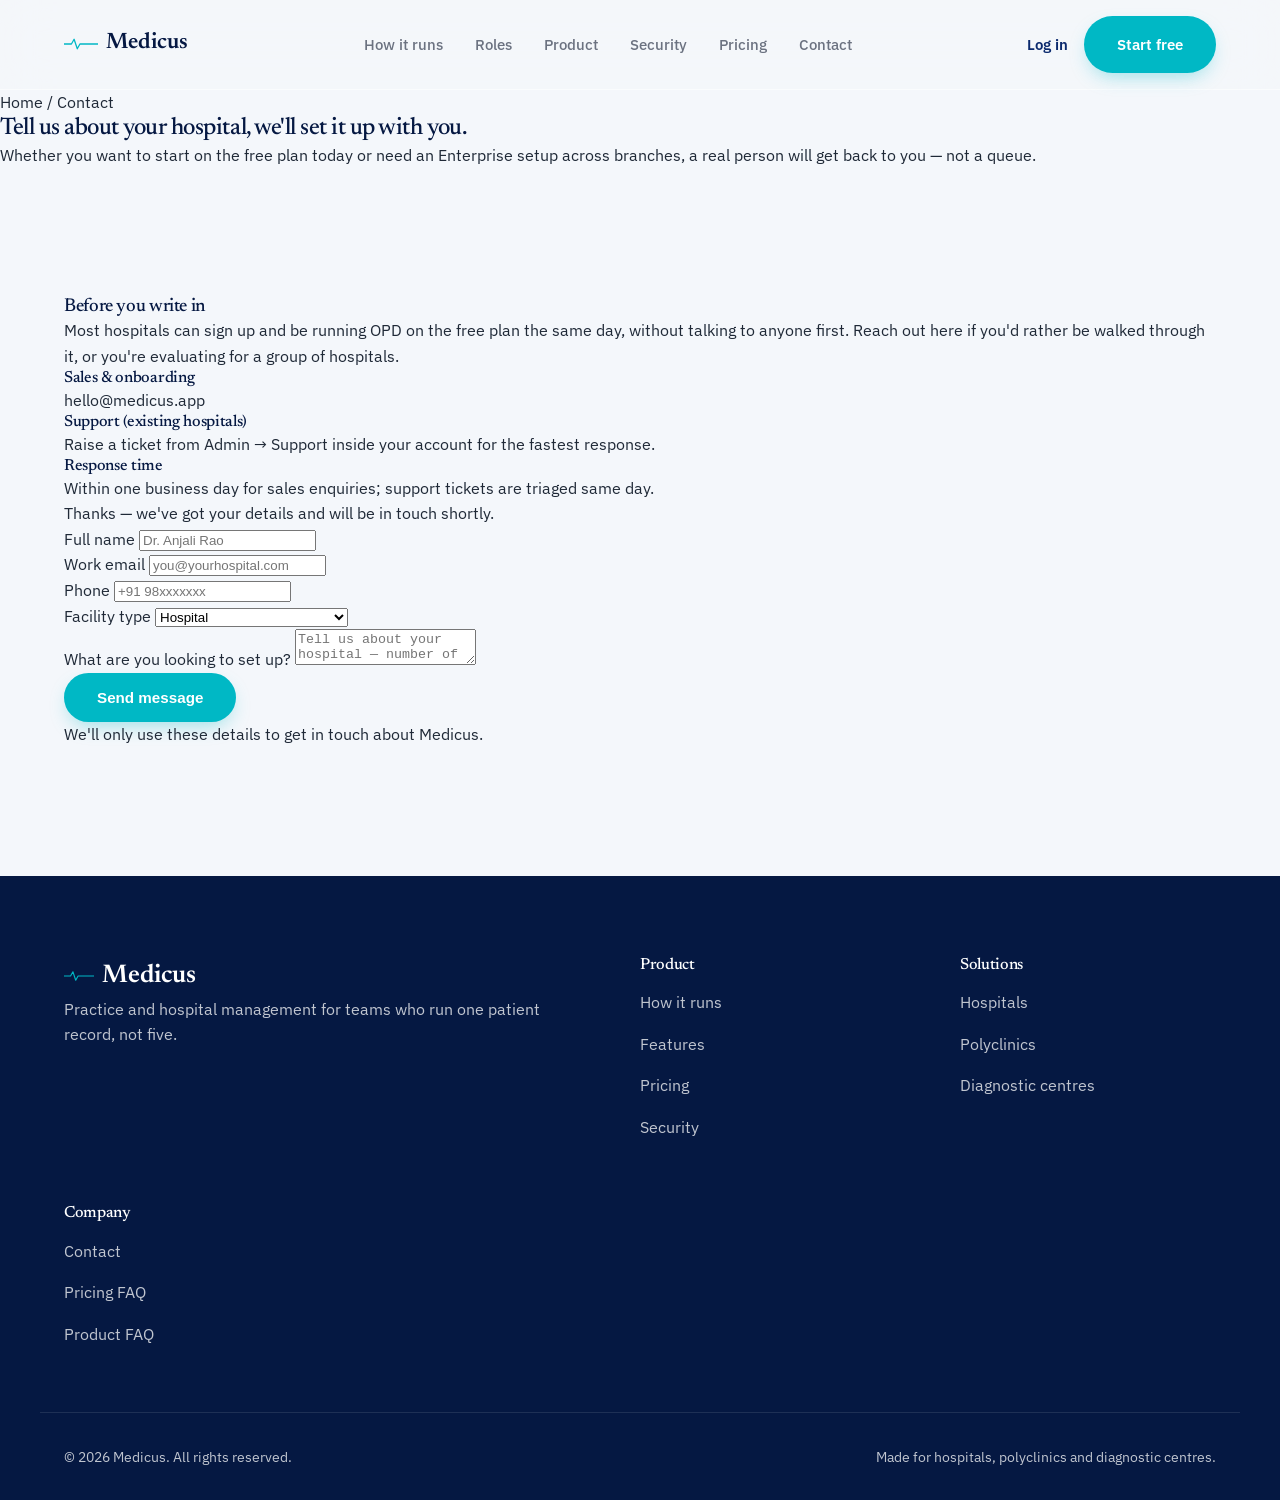
==== contact.html @ e9c22fbf "Add pricing page, styles, and interactive features - Created a new pricing.html page with detailed p" ====
<!DOCTYPE html>
<html lang="en">

<head>
    <meta charset="UTF-8">
    <meta name="viewport" content="width=device-width, initial-scale=1.0">
    <title>Contact — Medicus</title>
    <meta name="description" content="Talk to Medicus about setting up your hospital, polyclinic or diagnostic centre.">
    <link rel="preconnect" href="https://fonts.googleapis.com">
    <link rel="preconnect" href="https://fonts.gstatic.com" crossorigin>
    <link
        href="https://fonts.googleapis.com/css2?family=Newsreader:ital,wght@0,400;0,500;0,600;1,400;1,500&family=IBM+Plex+Sans:wght@400;500;600;700&display=swap"
        rel="stylesheet">
    <link rel="stylesheet" href="style.css">
</head>

<body>

    <header class="nav" id="nav">
        <div class="nav__inner">
            <a href="index.html" class="brand">
                <svg class="brand__pulse" viewBox="0 0 64 24" width="34" height="14" aria-hidden="true">
                    <polyline points="0,12 14,12 19,3 25,21 30,12 64,12" fill="none" stroke="currentColor"
                        stroke-width="2.4" stroke-linecap="round" stroke-linejoin="round" />
                </svg>
                Medicus
            </a>
            <nav class="nav__links" id="navLinks">
                <a href="index.html#day">How it runs</a>
                <a href="index.html#roles">Roles</a>
                <a href="features.html">Product</a>
                <a href="index.html#security">Security</a>
                <a href="pricing.html">Pricing</a>
                <a href="contact.html">Contact</a>
            </nav>
            <div class="nav__actions">
                <a href="#" class="link-btn">Log in</a>
                <a href="#contact-form" class="btn btn--primary btn--sm">Start free</a>
                <button class="nav__toggle" id="navToggle" aria-label="Open menu" aria-expanded="false">
                    <span></span><span></span><span></span>
                </button>
            </div>
        </div>
    </header>

    <section class="page-hero">
        <div class="page-hero__inner">
            <div class="breadcrumb"><a href="index.html">Home</a> / Contact</div>
            <h1>Tell us about your hospital, we'll set it up with you.</h1>
            <p>Whether you want to start on the free plan today or need an Enterprise
                setup across branches, a real person will get back to you — not a queue.</p>
        </div>
    </section>

    <main>
        <section id="contact-form">
            <div class="contact-layout">

                <div class="contact-info">
                    <h3>Before you write in</h3>
                    <p>Most hospitals can sign up and be running OPD on the free plan the
                        same day, without talking to anyone first. Reach out here if you'd
                        rather be walked through it, or you're evaluating for a group of
                        hospitals.</p>

                    <div class="contact-detail">
                        <h4>Sales &amp; onboarding</h4>
                        <p>hello@medicus.app</p>
                    </div>
                    <div class="contact-detail">
                        <h4>Support (existing hospitals)</h4>
                        <p>Raise a ticket from Admin → Support inside your account for the fastest response.</p>
                    </div>
                    <div class="contact-detail">
                        <h4>Response time</h4>
                        <p>Within one business day for sales enquiries; support tickets are triaged same day.</p>
                    </div>
                </div>

                <div>
                    <div class="form-success" id="formSuccess">Thanks — we've got your details and will be in touch
                        shortly.</div>
                    <form class="form" id="contactForm" novalidate>
                        <div class="form-row">
                            <div class="field">
                                <label for="name">Full name</label>
                                <input type="text" id="name" name="name" placeholder="Dr. Anjali Rao" required>
                            </div>
                            <div class="field">
                                <label for="email">Work email</label>
                                <input type="email" id="email" name="email" placeholder="you@yourhospital.com" required>
                            </div>
                        </div>

                        <div class="form-row">
                            <div class="field">
                                <label for="phone">Phone</label>
                                <input type="tel" id="phone" name="phone" placeholder="+91 98xxxxxxx">
                            </div>
                            <div class="field">
                                <label for="type">Facility type</label>
                                <select id="type" name="type">
                                    <option>Hospital</option>
                                    <option>Polyclinic</option>
                                    <option>Diagnostic centre</option>
                                    <option>Hospital group / multi‑branch</option>
                                </select>
                            </div>
                        </div>

                        <div class="field">
                            <label for="message">What are you looking to set up?</label>
                            <textarea id="message" name="message"
                                placeholder="Tell us about your hospital — number of doctors, whether you run inpatient care, and anything you'd like to see first."></textarea>
                        </div>

                        <button type="submit" class="btn btn--primary">Send message</button>
                        <p class="form-note">We'll only use these details to get in touch about Medicus.</p>
                    </form>
                </div>

            </div>
        </section>
    </main>

    <footer class="footer">
        <div class="footer__inner">
            <div class="footer__brand">
                <a href="index.html" class="brand brand--footer">
                    <svg class="brand__pulse" viewBox="0 0 64 24" width="30" height="12" aria-hidden="true">
                        <polyline points="0,12 14,12 19,3 25,21 30,12 64,12" fill="none" stroke="currentColor"
                            stroke-width="2.4" stroke-linecap="round" stroke-linejoin="round" />
                    </svg>
                    Medicus
                </a>
                <p>Practice and hospital management for teams who run one patient record, not five.</p>
            </div>
            <div class="footer__col">
                <h4>Product</h4>
                <a href="index.html#day">How it runs</a>
                <a href="features.html">Features</a>
                <a href="pricing.html">Pricing</a>
                <a href="index.html#security">Security</a>
            </div>
            <div class="footer__col">
                <h4>Solutions</h4>
                <a href="features.html#doctor">Hospitals</a>
                <a href="features.html#frontdesk">Polyclinics</a>
                <a href="features.html#admin">Diagnostic centres</a>
            </div>
            <div class="footer__col">
                <h4>Company</h4>
                <a href="contact.html">Contact</a>
                <a href="pricing.html#faq">Pricing FAQ</a>
                <a href="index.html#faq">Product FAQ</a>
            </div>
        </div>
        <div class="footer__bottom">
            <span>© 2026 Medicus. All rights reserved.</span>
            <span>Made for hospitals, polyclinics and diagnostic centres.</span>
        </div>
    </footer>

    <script src="script.js"></script>
</body>

</html>
---- style.css ----
/* ============================================================
   Medicus — Ultra-Premium 3D Spatial Styles
   ============================================================ */
:root {
    /* MEDICUS BRAND COLORS */
    --navy: #0B2A6E;
    --navy-deep: #051842;
    --teal: #00B8C5;
    --teal-deep: #008a94;
    
    --bg: #F4F7FB;
    --surface: #FFFFFF;
    --ink: #1F2937;
    --muted: #6B7280;
    --border: #E5E7EB;
    
    --slate: #64748B;
    --amber: #F59E0B;
    --emerald: #10B981;

    --font-display: "Newsreader", "Georgia", serif;
    --font-body: "IBM Plex Sans", "Segoe UI", sans-serif;
    --font-mono: "IBM Plex Mono", "SF Mono", monospace;

    --radius-sm: 12px;
    --radius-md: 24px;
    --container: 1200px;
    
    /* Studio-Quality Shadows & Glass Edges */
    --shadow-float: 0 40px 80px -20px rgba(11, 42, 110, 0.25), 0 20px 30px -15px rgba(0, 0, 0, 0.15);
    --shadow-soft: 0 15px 35px -10px rgba(11, 42, 110, 0.12);
    --glass-border: rgba(255, 255, 255, 0.8);
}

* { box-sizing: border-box; }
html { scroll-behavior: smooth; }

/* Perfectly flat body to protect Nav and Footer integrity */
body {
    margin: 0;
    font-family: var(--font-body);
    background: var(--bg);
    color: var(--ink);
    line-height: 1.6;
    -webkit-font-smoothing: antialiased;
    overflow-x: hidden; 
    position: relative;
}

/* ============================================================
   CINEMATIC 3D ENGINE & SCROLL REVEALS 
   ============================================================ */
/* A rich, breathing, ambient background mesh */
#ambient-bg {
    position: fixed; top: -15vw; left: -15vw; right: -15vw; bottom: -15vw;
    background: 
        radial-gradient(circle at 20% 30%, rgba(0, 184, 197, 0.12) 0%, transparent 50%),
        radial-gradient(circle at 80% 70%, rgba(11, 42, 110, 0.08) 0%, transparent 50%);
    z-index: -1; pointer-events: none;
    transition: transform 0.2s ease-out;
    animation: breathe 15s ease-in-out infinite alternate;
}

@keyframes breathe {
    0% { opacity: 0.7; transform: scale(1); }
    100% { opacity: 1; transform: scale(1.05); }
}

.perspective-container {
    perspective: 1800px;
}

/* 
   THE DRAMATIC SCROLL EFFECT:
   Starts extremely deep in Z-space, scaled down, tilted aggressively, and faded.
   It sweeps in with a luxurious cubic-bezier curve.
*/
.scroll-reveal-3d {
    opacity: 0;
    transform: translateZ(-800px) translateY(150px) rotateX(20deg) scale(0.9);
    transition: opacity 1.4s cubic-bezier(0.16, 1, 0.3, 1), transform 1.6s cubic-bezier(0.16, 1, 0.3, 1);
}

.scroll-reveal-3d.is-revealed {
    opacity: 1;
    transform: translateZ(0px) translateY(0px) rotateX(0deg) scale(1);
}

/* 
   CASCADING INNER STAGGER: 
   Elements inside the card wait until the card arrives, then fade up sequentially. 
*/
.scroll-reveal-3d .inner-stagger {
    opacity: 0;
    transform: translateY(20px);
    transition: opacity 0.8s cubic-bezier(0.16, 1, 0.3, 1), transform 0.8s cubic-bezier(0.16, 1, 0.3, 1);
}
.scroll-reveal-3d.is-revealed .inner-stagger {
    opacity: 1;
    transform: translateY(0);
}

/* The magic timing sequence */
.scroll-reveal-3d.is-revealed .inner-stagger:nth-child(1) { transition-delay: 0.2s; }
.scroll-reveal-3d.is-revealed .inner-stagger:nth-child(2) { transition-delay: 0.35s; }
.scroll-reveal-3d.is-revealed .inner-stagger:nth-child(3) { transition-delay: 0.5s; }
.scroll-reveal-3d.is-revealed .inner-stagger:nth-child(4) { transition-delay: 0.65s; }

/* Subdued Interactive Mouse Tracking Elements */
.card-3d {
    transform-style: preserve-3d;
    transition: transform 0.15s linear, box-shadow 0.4s ease;
    will-change: transform;
}
.inner-3d {
    transition: transform 0.4s cubic-bezier(0.175, 0.885, 0.32, 1.275);
    transform: translateZ(0);
}

@media (prefers-reduced-motion: reduce) {
    .scroll-reveal-3d, .inner-stagger { opacity: 1; transform: none; transition: none; }
    .card-3d, .inner-3d { transition: none; transform: none !important; }
}

/* ============================================================
   TYPOGRAPHY & LAYOUT
   ============================================================ */
h1, h2, h3, h4 { font-family: var(--font-display); color: var(--navy-deep); margin: 0; line-height: 1.15; font-weight: 500; letter-spacing: -0.02em; }
p { margin: 0; }
a { color: inherit; text-decoration: none; }
ul, ol { margin: 0; padding: 0; list-style: none; }

.section-head { max-width: 680px; margin: 0 auto 4rem; text-align: left; }
.section-head.is-centered { text-align: center; }
.section-head h2 { font-size: clamp(2.2rem, 4vw, 3.5rem); }
.section-head p { margin-top: 1.2rem; color: var(--muted); font-size: 1.1rem; }

main > section {
    padding: 8rem 1.5rem;
    max-width: var(--container);
    margin: 0 auto;
}

/* ============================================================
   NAV (Fixed securely)
   ============================================================ */
.nav {
    position: sticky; top: 0; z-index: 1000;
    background: rgba(244, 247, 251, 0.8);
    backdrop-filter: blur(24px); /* Premium heavy blur */
    border-bottom: 1px solid rgba(255, 255, 255, 0.5);
}
.nav__inner { max-width: var(--container); margin: 0 auto; padding: 1rem 1.5rem; display: flex; align-items: center; justify-content: space-between; }
.brand { display: inline-flex; align-items: center; gap: 0.5rem; font-family: var(--font-display); font-weight: 600; font-size: 1.4rem; color: var(--navy-deep); }
.brand__pulse { color: var(--teal); }
.nav__links { display: flex; gap: 2rem; }
.nav__links a { font-size: 0.95rem; font-weight: 500; color: var(--muted); transition: color 0.2s; }
.nav__links a:hover { color: var(--navy); }
.nav__actions { display: flex; align-items: center; gap: 1rem; }
.link-btn { font-weight: 600; font-size: 0.95rem; color: var(--navy); }
.nav__toggle { display: none; }

/* ============================================================
   BUTTONS
   ============================================================ */
.btn {
    display: inline-flex; align-items: center; gap: 0.5rem;
    padding: 0.95rem 2rem; border-radius: 99px;
    font-weight: 600; font-size: 0.95rem;
    border: 1px solid transparent; cursor: pointer;
    transition: all 0.3s cubic-bezier(0.16, 1, 0.3, 1);
}
.btn--primary { background: var(--teal); color: #fff; box-shadow: 0 8px 20px -6px rgba(0, 184, 197, 0.4); }
.btn--primary:hover { background: var(--teal-deep); transform: translateY(-3px); box-shadow: 0 14px 28px -6px rgba(0, 184, 197, 0.5); }
.btn--ghost { background: var(--surface); color: var(--navy); border-color: var(--border); box-shadow: var(--shadow-soft); }
.btn--ghost:hover { transform: translateY(-3px); border-color: var(--navy); box-shadow: var(--shadow-float); }
.btn--outline { border-color: var(--navy); }
.btn--outline:hover { background: var(--navy); color: #fff; transform: translateY(-3px); }

/* ============================================================
   HERO 3D
   ============================================================ */
.hero { padding-top: 6rem; padding-bottom: 7rem; }
.hero__inner { display: grid; grid-template-columns: 1fr 1.1fr; gap: 4rem; align-items: center; }
.hero__copy h1 { font-size: clamp(3rem, 5vw, 4.5rem); line-height: 1.1; }
.hero__copy h1 em { font-style: italic; color: var(--teal); }
.hero__sub { margin-top: 1.5rem; font-size: 1.15rem; color: var(--muted); max-width: 46ch; }
.hero__cta { display: flex; gap: 1rem; margin-top: 2.5rem; }

.frame {
    background: rgba(255, 255, 255, 0.75); 
    backdrop-filter: blur(24px);
    border: 1px solid var(--glass-border); 
    border-radius: var(--radius-md);
    box-shadow: var(--shadow-float); 
    overflow: hidden;
}
.hero__badge {
    position: absolute; left: -30px; bottom: -30px; z-index: 10;
    display: flex; align-items: center; gap: 0.7rem;
    background: var(--surface); border: 1px solid var(--glass-border);
    border-radius: 999px; padding: 0.6rem 1.2rem;
    box-shadow: 0 25px 50px -15px rgba(0, 0, 0, 0.25); font-weight: 600; color: var(--navy);
}
.hero__badge-dot { width: 12px; height: 12px; border-radius: 50%; background: var(--teal); }

.frame__tabs { display: flex; gap: 0.2rem; padding: 0.6rem 0.6rem 0; background: var(--navy-deep); }
.frame__tab { border: none; background: transparent; color: rgba(255, 255, 255, 0.55); font-weight: 600; padding: 0.7rem 1rem; border-radius: 8px 8px 0 0; cursor: pointer; transition: 0.2s; }
.frame__tab.is-active { background: var(--surface); color: var(--navy-deep); }
.frame__panel { display: none; padding: 1.8rem; min-height: 320px; }
.frame__panel.is-active { display: block; }
.frame__head { display: flex; justify-content: space-between; border-bottom: 1px solid var(--border); padding-bottom: 1rem; margin-bottom: 1.2rem; font-weight: 700;}

/* Mock Elements */
.queue-row { display: grid; grid-template-columns: 28px 1fr auto; gap: 0.7rem; padding: 0.65rem 0; border-bottom: 1px solid var(--border); }
.chip { display: inline-flex; padding: 0.25rem 0.7rem; border-radius: 999px; font-size: 0.75rem; font-weight: 600; }
.chip--emerald { background: #D1FAE5; color: var(--emerald); }
.chip--teal { background: #CCFBF1; color: var(--teal-deep); }
.chip--amber { background: #FEF3C7; color: var(--amber); }

.pad-line { height: 10px; border-radius: 5px; background: var(--border); margin-bottom: 12px;}
.bed-grid { display: grid; grid-template-columns: 1fr 1fr; gap: 12px; }
.bed-cell { border: 1.5px dashed var(--border); border-radius: var(--radius-sm); padding: 1.8rem 1rem; text-align: center; }
.bed-cell.occupied { border: 1.5px solid var(--teal); background: #CCFBF1; color: var(--teal-deep); }

/* ============================================================
   STATS & CHAINS
   ============================================================ */
.stats { background: var(--navy-deep); border-radius: var(--radius-md); padding: 4rem; color: white; box-shadow: var(--shadow-float); }
.stats-grid { display: grid; grid-template-columns: repeat(4, 1fr); gap: 2.5rem; }
.stat { border-left: 2px solid rgba(255, 255, 255, 0.2); padding-left: 1.2rem; }
.stat__num { font-size: 3rem; font-family: var(--font-display); }
.stat__label { color: rgba(255,255,255,0.75); font-size: 0.95rem; margin-top: 0.5rem; }

.chains { display: grid; grid-template-columns: 1fr 1fr; gap: 3rem; }
.chain { background: rgba(255,255,255,0.75); backdrop-filter: blur(24px); border: 1px solid var(--glass-border); border-radius: var(--radius-md); padding: 3rem 2.5rem; box-shadow: var(--shadow-soft); }
.chain__label { font-family: var(--font-display); font-weight: 500; font-style: italic; color: var(--teal-deep); font-size: 1.3rem; margin-bottom: 1.8rem; }
.chain__flow { display: flex; flex-wrap: wrap; align-items: center; gap: 0; }
.chain__node { display: inline-flex; flex-direction: column; align-items: center; text-align: center; background: var(--surface); border: 1px solid var(--glass-border); border-radius: var(--radius-sm); padding: 0.75rem 1rem; font-size: 0.85rem; font-weight: 600; box-shadow: var(--shadow-soft); }
.chain__node small { font-weight: 500; color: var(--muted); font-size: 0.75rem; margin-top: 3px;}
.chain__node--accent { background: var(--navy-deep); border-color: var(--navy-deep); color: #fff; box-shadow: 0 10px 20px rgba(11, 42, 110, 0.2); }
.chain__node--accent small { color: rgba(255, 255, 255, 0.7); }
.chain__arrow { width: 30px; height: 2px; background: var(--teal); position: relative; margin: 0 0.5rem; }
.chain__arrow::after { content: ""; position: absolute; right: -1px; top: -3px; width: 6px; height: 6px; border-top: 2px solid var(--teal); border-right: 2px solid var(--teal); transform: rotate(45deg); }

/* ============================================================
   ROLE SWITCHER
   ============================================================ */
.role-switch { display: grid; grid-template-columns: 280px 1fr; gap: 3.5rem; }
.role-tabs { display: flex; flex-direction: column; gap: 0.6rem; }
.role-tab { display: flex; gap: 1rem; align-items: center; padding: 1.1rem 1.4rem; background: transparent; border: 1px solid transparent; border-radius: var(--radius-sm); cursor: pointer; text-align: left; }
.role-tab__bar { width: 4px; height: 28px; border-radius: 3px; background: var(--border); }
.role-tab.is-active { background: rgba(255, 255, 255, 0.75); backdrop-filter: blur(12px); border-color: var(--glass-border); box-shadow: var(--shadow-soft); }
.role-tab.is-active .role-tab__bar { background: var(--teal); }
.role-panel { display: none; background: rgba(255,255,255,0.75); backdrop-filter: blur(24px); border: 1px solid var(--glass-border); padding: 3.5rem; border-radius: var(--radius-md); box-shadow: var(--shadow-soft); }
.role-panel.is-active { display: block; }
.role-panel h3 { font-size: 2rem; margin-bottom: 1rem; }
.role-panel__list { margin-top: 1.8rem; display: grid; grid-template-columns: 1fr; gap: 1.2rem; }
.role-panel__list li { padding-left: 1.4rem; position: relative; font-weight: 500; font-size: 1.05rem;}
.role-panel__list li::before { content: "✓"; position: absolute; left: 0; color: var(--teal); font-weight: 700; }

/* ============================================================
   PRICING & CTA
   ============================================================ */
.plan-grid { display: grid; grid-template-columns: repeat(3, 1fr); gap: 2.5rem; }
.plan { background: rgba(255,255,255,0.75); backdrop-filter: blur(24px); border: 1px solid var(--glass-border); border-radius: var(--radius-md); padding: 3rem 2.5rem; box-shadow: var(--shadow-soft); display: flex; flex-direction: column;}
.plan h3 { font-size: 2rem; }
.plan--highlight { border-color: var(--teal); box-shadow: var(--shadow-float); position: relative; }
.plan__badge { position: absolute; top: -16px; left: 2.5rem; background: var(--navy-deep); color: white; padding: 0.4rem 1rem; border-radius: 999px; font-size: 0.8rem; font-weight: 600;}
.plan__list { margin: 1.8rem 0 2.5rem; display: flex; flex-direction: column; gap: 1rem; flex: 1;}
.plan__list li { padding-left: 1.4rem; position: relative; }
.plan__list li::before { content: "✓"; position: absolute; left: 0; color: var(--teal); font-weight: 700;}

.cta { background: var(--navy-deep); border-radius: var(--radius-md); padding: 6rem 2rem; text-align: center; color: white; box-shadow: var(--shadow-float); }
.cta h2 { color: white; font-size: clamp(2.2rem, 4vw, 3rem); }
.cta p { margin-top: 1.5rem; font-size: 1.1rem; color: rgba(255, 255, 255, 0.75);}
.cta__actions { display: flex; justify-content: center; margin-top: 2.5rem; }

/* ============================================================
   FOOTER
   ============================================================ */
.footer { background: var(--navy-deep); color: rgba(255, 255, 255, 0.75); padding-top: 5rem; }
.footer__inner { max-width: var(--container); margin: 0 auto; padding: 0 1.5rem 4rem; display: grid; grid-template-columns: 2fr 1fr 1fr; gap: 4rem; }
.footer__brand .brand { color: white; font-size: 1.6rem;}
.footer__col { display: flex; flex-direction: column; gap: 1rem; }
.footer__col h4 { color: white; font-size: 1rem; }
.footer__bottom { border-top: 1px solid rgba(255,255,255,0.1); max-width: var(--container); margin: 0 auto; padding: 2rem 1.5rem; display: flex; justify-content: space-between; font-size: 0.9rem; }

/* RESPONSIVE */
@media (max-width: 980px) {
    .hero__inner, .role-switch, .plan-grid, .chains { grid-template-columns: 1fr; gap: 3rem;}
    .stats-grid { grid-template-columns: repeat(2, 1fr); }
    .role-tabs { flex-direction: row; overflow-x: auto; }
}
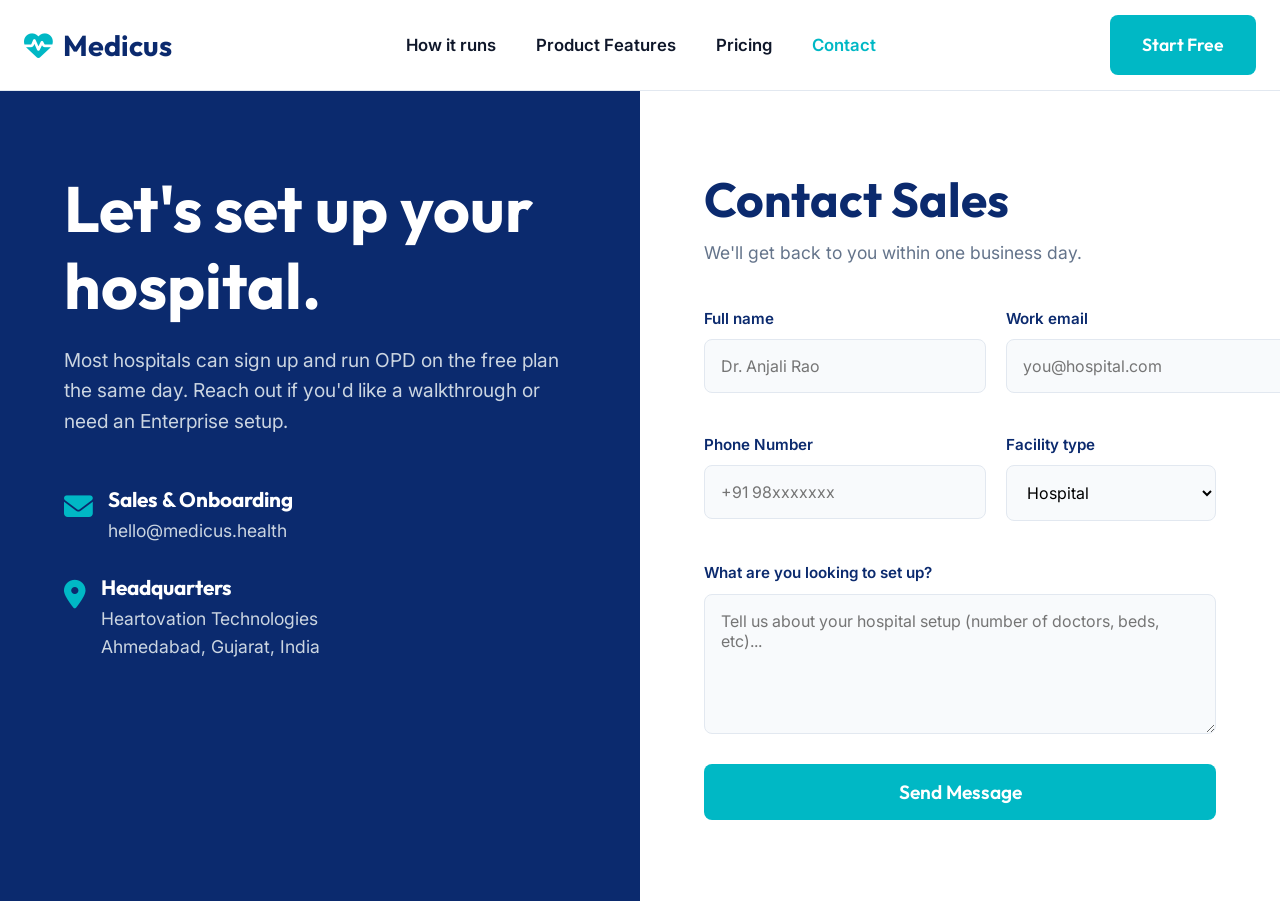
==== commit 1f50a01e: "Refactor code structure for improved readability and maintainability" ====
--- a/contact.html
+++ b/contact.html
@@ -1,167 +1,129 @@
 <!DOCTYPE html>
 <html lang="en">
-
 <head>
     <meta charset="UTF-8">
     <meta name="viewport" content="width=device-width, initial-scale=1.0">
     <title>Contact — Medicus</title>
-    <meta name="description" content="Talk to Medicus about setting up your hospital, polyclinic or diagnostic centre.">
+    
+    <!-- Premium Fonts -->
     <link rel="preconnect" href="https://fonts.googleapis.com">
     <link rel="preconnect" href="https://fonts.gstatic.com" crossorigin>
-    <link
-        href="https://fonts.googleapis.com/css2?family=Newsreader:ital,wght@0,400;0,500;0,600;1,400;1,500&family=IBM+Plex+Sans:wght@400;500;600;700&display=swap"
-        rel="stylesheet">
+    <link href="https://fonts.googleapis.com/css2?family=Outfit:wght@300;400;500;600;700&family=Inter:wght@400;500;600;700&display=swap" rel="stylesheet">
+    
+    <!-- FontAwesome Icons -->
+    <link rel="stylesheet" href="https://cdnjs.cloudflare.com/ajax/libs/font-awesome/6.4.0/css/all.min.css">
+    
     <link rel="stylesheet" href="style.css">
+    
+    <style>
+        /* --- FIXED GRID LAYOUT --- */
+        .contact-grid { display: grid; grid-template-columns: 1fr 1fr; min-height: calc(100vh - 90px); align-items: stretch; }
+        
+        /* Left Panel - Removed strict centering to prevent clipping on small screens */
+        .c-info { background: var(--navy, #0B2A6E); color: var(--white, #ffffff); padding: 80px 10%; position: relative; overflow: hidden; }
+        .c-info::before { content: ''; position: absolute; inset: 0; background: url('https://images.unsplash.com/photo-1519494026892-80bbd2d6fd0d?w=1600&q=80') center/cover; opacity: 0.15; }
+        .c-info-content { position: relative; z-index: 10; }
+        
+        /* Force headings to white so they don't disappear */
+        .c-info-content h1, .c-info-content h4 { color: var(--white, #ffffff) !important; }
+        
+        /* Right Panel - Removed strict centering so the form scrolls normally */
+        .c-form { background: var(--white, #ffffff); padding: 80px 10%; }
+        
+        .form-row { display: grid; grid-template-columns: 1fr 1fr; gap: 20px; margin-bottom: 20px; }
+        .field { display: flex; flex-direction: column; gap: 8px; margin-bottom: 20px; }
+        .field label { font-weight: 600; font-size: 0.95rem; color: var(--navy, #0B2A6E); }
+        .field input, .field select, .field textarea { padding: 16px; border: 1px solid var(--border, #E2E8F0); border-radius: 8px; font-family: 'Inter', sans-serif; font-size: 1rem; outline: none; transition: 0.3s; background: var(--bg-gray, #F8FAFC); }
+        .field input:focus, .field select:focus, .field textarea:focus { border-color: var(--teal, #00B8C5); background: var(--white, #ffffff); box-shadow: 0 0 0 4px var(--teal-light, #E5F8F9); }
+        .field textarea { height: 140px; resize: vertical; }
+
+        @media(max-width: 992px) { 
+            .contact-grid { grid-template-columns: 1fr; height: auto; min-height: auto; } 
+            .form-row { grid-template-columns: 1fr; gap: 0;} 
+            .c-info, .c-form { padding: 50px 24px; } 
+        }
+    </style>
 </head>
-
 <body>
 
-    <header class="nav" id="nav">
-        <div class="nav__inner">
-            <a href="index.html" class="brand">
-                <svg class="brand__pulse" viewBox="0 0 64 24" width="34" height="14" aria-hidden="true">
-                    <polyline points="0,12 14,12 19,3 25,21 30,12 64,12" fill="none" stroke="currentColor"
-                        stroke-width="2.4" stroke-linecap="round" stroke-linejoin="round" />
-                </svg>
-                Medicus
-            </a>
-            <nav class="nav__links" id="navLinks">
-                <a href="index.html#day">How it runs</a>
-                <a href="index.html#roles">Roles</a>
-                <a href="features.html">Product</a>
-                <a href="index.html#security">Security</a>
+    <header>
+        <div class="container navbar">
+            <a href="index.html" class="logo"><i class="fa-solid fa-heart-pulse"></i> Medicus</a>
+            <nav class="nav-links">
+                <a href="index.html">How it runs</a>
+                <a href="features.html">Product Features</a>
                 <a href="pricing.html">Pricing</a>
-                <a href="contact.html">Contact</a>
+                <a href="contact.html" class="active">Contact</a>
             </nav>
-            <div class="nav__actions">
-                <a href="#" class="link-btn">Log in</a>
-                <a href="#contact-form" class="btn btn--primary btn--sm">Start free</a>
-                <button class="nav__toggle" id="navToggle" aria-label="Open menu" aria-expanded="false">
-                    <span></span><span></span><span></span>
-                </button>
-            </div>
+            <a href="contact.html" class="btn btn-teal">Start Free</a>
         </div>
     </header>
 
-    <section class="page-hero">
-        <div class="page-hero__inner">
-            <div class="breadcrumb"><a href="index.html">Home</a> / Contact</div>
-            <h1>Tell us about your hospital, we'll set it up with you.</h1>
-            <p>Whether you want to start on the free plan today or need an Enterprise
-                setup across branches, a real person will get back to you — not a queue.</p>
-        </div>
-    </section>
-
-    <main>
-        <section id="contact-form">
-            <div class="contact-layout">
-
-                <div class="contact-info">
-                    <h3>Before you write in</h3>
-                    <p>Most hospitals can sign up and be running OPD on the free plan the
-                        same day, without talking to anyone first. Reach out here if you'd
-                        rather be walked through it, or you're evaluating for a group of
-                        hospitals.</p>
-
-                    <div class="contact-detail">
-                        <h4>Sales &amp; onboarding</h4>
-                        <p>hello@medicus.app</p>
-                    </div>
-                    <div class="contact-detail">
-                        <h4>Support (existing hospitals)</h4>
-                        <p>Raise a ticket from Admin → Support inside your account for the fastest response.</p>
-                    </div>
-                    <div class="contact-detail">
-                        <h4>Response time</h4>
-                        <p>Within one business day for sales enquiries; support tickets are triaged same day.</p>
+    <div class="contact-grid">
+        <!-- Info Side -->
+        <div class="c-info">
+            <div class="c-info-content">
+                <h1 class="title-xl">Let's set up your hospital.</h1>
+                <p style="font-size: 1.2rem; color: #cbd5e1; margin-bottom: 50px;">Most hospitals can sign up and run OPD on the free plan the same day. Reach out if you'd like a walkthrough or need an Enterprise setup.</p>
+                
+                <div style="display: flex; gap: 15px; margin-bottom: 30px;">
+                    <i class="fa-solid fa-envelope" style="color: var(--teal); font-size: 1.8rem; margin-top: 5px;"></i>
+                    <div>
+                        <h4 style="font-size: 1.3rem; margin-bottom: 5px;">Sales & Onboarding</h4>
+                        <p style="color: #cbd5e1; font-size: 1.1rem; margin: 0;">hello@medicus.health</p>
                     </div>
                 </div>
-
-                <div>
-                    <div class="form-success" id="formSuccess">Thanks — we've got your details and will be in touch
-                        shortly.</div>
-                    <form class="form" id="contactForm" novalidate>
-                        <div class="form-row">
-                            <div class="field">
-                                <label for="name">Full name</label>
-                                <input type="text" id="name" name="name" placeholder="Dr. Anjali Rao" required>
-                            </div>
-                            <div class="field">
-                                <label for="email">Work email</label>
-                                <input type="email" id="email" name="email" placeholder="you@yourhospital.com" required>
-                            </div>
-                        </div>
-
-                        <div class="form-row">
-                            <div class="field">
-                                <label for="phone">Phone</label>
-                                <input type="tel" id="phone" name="phone" placeholder="+91 98xxxxxxx">
-                            </div>
-                            <div class="field">
-                                <label for="type">Facility type</label>
-                                <select id="type" name="type">
-                                    <option>Hospital</option>
-                                    <option>Polyclinic</option>
-                                    <option>Diagnostic centre</option>
-                                    <option>Hospital group / multi‑branch</option>
-                                </select>
-                            </div>
-                        </div>
-
-                        <div class="field">
-                            <label for="message">What are you looking to set up?</label>
-                            <textarea id="message" name="message"
-                                placeholder="Tell us about your hospital — number of doctors, whether you run inpatient care, and anything you'd like to see first."></textarea>
-                        </div>
-
-                        <button type="submit" class="btn btn--primary">Send message</button>
-                        <p class="form-note">We'll only use these details to get in touch about Medicus.</p>
-                    </form>
+                
+                <div style="display: flex; gap: 15px;">
+                    <i class="fa-solid fa-location-dot" style="color: var(--teal); font-size: 1.8rem; margin-top: 5px;"></i>
+                    <div>
+                        <h4 style="font-size: 1.3rem; margin-bottom: 5px;">Headquarters</h4>
+                        <p style="color: #cbd5e1; font-size: 1.1rem; margin: 0;">Heartovation Technologies<br>Ahmedabad, Gujarat, India</p>
+                    </div>
                 </div>
-
-            </div>
-        </section>
-    </main>
-
-    <footer class="footer">
-        <div class="footer__inner">
-            <div class="footer__brand">
-                <a href="index.html" class="brand brand--footer">
-                    <svg class="brand__pulse" viewBox="0 0 64 24" width="30" height="12" aria-hidden="true">
-                        <polyline points="0,12 14,12 19,3 25,21 30,12 64,12" fill="none" stroke="currentColor"
-                            stroke-width="2.4" stroke-linecap="round" stroke-linejoin="round" />
-                    </svg>
-                    Medicus
-                </a>
-                <p>Practice and hospital management for teams who run one patient record, not five.</p>
-            </div>
-            <div class="footer__col">
-                <h4>Product</h4>
-                <a href="index.html#day">How it runs</a>
-                <a href="features.html">Features</a>
-                <a href="pricing.html">Pricing</a>
-                <a href="index.html#security">Security</a>
-            </div>
-            <div class="footer__col">
-                <h4>Solutions</h4>
-                <a href="features.html#doctor">Hospitals</a>
-                <a href="features.html#frontdesk">Polyclinics</a>
-                <a href="features.html#admin">Diagnostic centres</a>
-            </div>
-            <div class="footer__col">
-                <h4>Company</h4>
-                <a href="contact.html">Contact</a>
-                <a href="pricing.html#faq">Pricing FAQ</a>
-                <a href="index.html#faq">Product FAQ</a>
             </div>
         </div>
-        <div class="footer__bottom">
-            <span>© 2026 Medicus. All rights reserved.</span>
-            <span>Made for hospitals, polyclinics and diagnostic centres.</span>
+
+        <!-- Form Side -->
+        <div class="c-form">
+            <h2 class="title-lg" style="margin-bottom: 10px;">Contact Sales</h2>
+            <p style="color: var(--text-muted); margin-bottom: 40px; font-size: 1.1rem;">We'll get back to you within one business day.</p>
+            
+            <form>
+                <div class="form-row">
+                    <div class="field">
+                        <label>Full name</label>
+                        <input type="text" placeholder="Dr. Anjali Rao" required>
+                    </div>
+                    <div class="field">
+                        <label>Work email</label>
+                        <input type="email" placeholder="you@hospital.com" required>
+                    </div>
+                </div>
+                <div class="form-row">
+                    <div class="field">
+                        <label>Phone Number</label>
+                        <input type="tel" placeholder="+91 98xxxxxxx">
+                    </div>
+                    <div class="field">
+                        <label>Facility type</label>
+                        <select>
+                            <option>Hospital</option>
+                            <option>Polyclinic</option>
+                            <option>Diagnostic centre</option>
+                            <option>Hospital Group</option>
+                        </select>
+                    </div>
+                </div>
+                <div class="field">
+                    <label>What are you looking to set up?</label>
+                    <textarea placeholder="Tell us about your hospital setup (number of doctors, beds, etc)..."></textarea>
+                </div>
+                <button type="submit" class="btn btn-teal" style="width: 100%; justify-content: center; margin-top: 10px; font-size: 1.2rem;">Send Message</button>
+            </form>
         </div>
-    </footer>
+    </div>
 
     <script src="script.js"></script>
 </body>
-
 </html>
